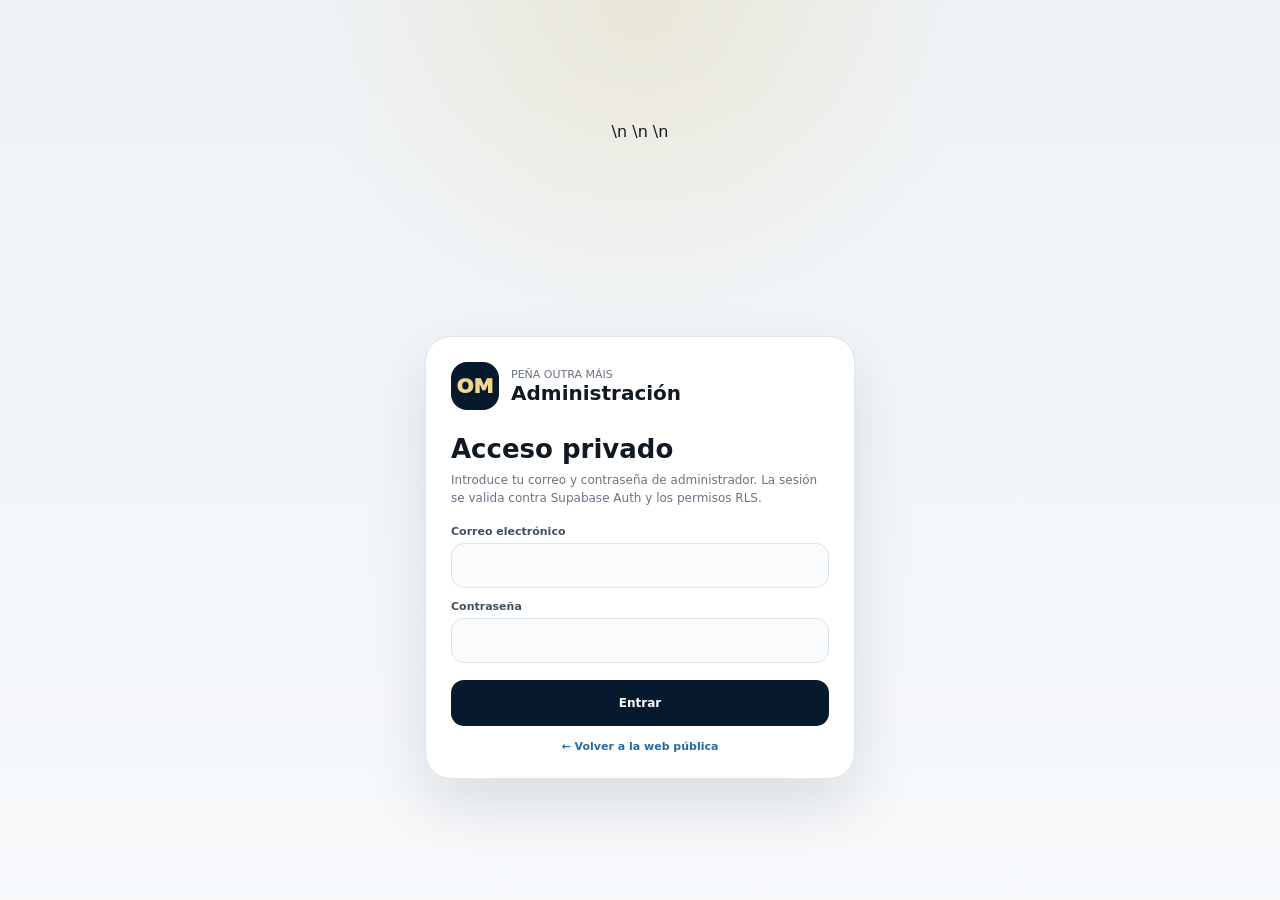
==== admin/index.html @ 00fc53f2 "Fuerza icono web app de administración en iPhone" ====
<!doctype html>
<html lang="es">
<head>
  <meta charset="utf-8" />
  <meta name="viewport" content="width=device-width, initial-scale=1, viewport-fit=cover" />
  <meta name="theme-color" content="#071a2d" />\n  <meta name="mobile-web-app-capable" content="yes" />\n  <meta name="apple-mobile-web-app-capable" content="yes" />
  <meta name="robots" content="noindex,nofollow" />
  <title>Administración · Peña Outra Máis</title>
  <link rel="icon" type="image/png" sizes="192x192" href="app-icon-192-v4.png" />
  <link rel="apple-touch-icon" sizes="180x180" href="apple-touch-icon-v4.png" />\n  <link rel="apple-touch-icon-precomposed" sizes="180x180" href="apple-touch-icon-v4.png" />
  <meta name="apple-mobile-web-app-title" content="Outra Máis Admin" />
  <link rel="manifest" href="manifest.webmanifest" />
  <link rel="stylesheet" href="css/styles.css?v=20261023-13" />
</head>
<body data-admin-page="inicio">
  <div class="admin-fixed-shell">
    <div id="adminHeader"></div>
</div>

  <div class="admin-wrap">
    <main class="admin-main">
      <header class="admin-page-title">
        <p class="eyebrow">GESTIÓN</p>
        <h1>Panel de administración</h1>
      </header>

      <section class="admin-brand-banner admin-brand-banner-image-final" aria-label="Peña Outra Máis">
        <img src="assets/pena-banner-final-crisp.webp?v=20261023-10" alt="Peña Outra Máis · La suerte se comparte" />
      </section>

      <section id="dashboardSummary" class="admin-kpis admin-home-kpis">
        <article class="admin-kpi"><small>Socios activos</small><strong>—</strong></article>
        <article class="admin-kpi"><small>Cuotas</small><strong>—</strong></article>
        <article class="admin-kpi"><small>Gastado</small><strong>—</strong></article>
        <article class="admin-kpi"><small>Bote</small><strong>—</strong></article>
      </section>

      <section class="admin-home-grid" aria-label="Accesos de administración">
        <a class="admin-card" href="sorteos.html?v=20261022-24">
          <span class="admin-card-icon home-icon home-icon-orange" aria-hidden="true">
            <svg viewBox="0 0 24 24">
              <path d="M4 5.5h13.5a1.5 1.5 0 0 1 1.5 1.5v10a1.5 1.5 0 0 1-1.5 1.5H4V5.5Zm2 2v9h11v-9H6Zm2 2h3v2H8v-2Zm0 4h5v2H8v-2Z"/>
              <path d="M16.8 2.8a3.7 3.7 0 1 1 0 7.4 3.7 3.7 0 0 1 0-7.4Zm-1.7 3.8 1.1 1.1 2.3-2.4 1 1-3.3 3.4-2.1-2.1 1-1Z"/>
            </svg>
          </span>
          <strong>Sorteos y apuestas</strong>
          <small>Comprobación SELAE y jugadas especiales.</small>
        </a>

        <a class="admin-card" href="premios.html?v=20261022-24">
          <span class="admin-card-icon home-icon home-icon-gold" aria-hidden="true">
            <svg viewBox="0 0 24 24">
              <path d="M7 3h8v2h3v3c0 2.7-1.8 4.9-4.3 5.6A5.3 5.3 0 0 1 12 16v2h3v2H7v-2h3v-2a5.3 5.3 0 0 1-1.7-2.4A5.8 5.8 0 0 1 4 8V5h3V3Zm0 4H6v1c0 1.4.7 2.6 1.9 3.3A8 8 0 0 1 7 7Zm8 0a8 8 0 0 1-.9 4.3A3.7 3.7 0 0 0 16 8V7h-1Z"/>
              <path d="M17.2 13.2a4.3 4.3 0 1 1 0 8.6 4.3 4.3 0 0 1 0-8.6Zm.4 1.4c-1.5 0-2.5.8-2.8 2h-.8v1h.7v.5H14v1h.8c.4 1.2 1.4 2 2.8 2 .7 0 1.3-.2 1.8-.5l-.5-1c-.3.2-.7.3-1.2.3-.8 0-1.4-.3-1.7-.9h1.9v-1h-2.1v-.5h2.1v-1H16c.3-.6.9-.9 1.7-.9.5 0 .9.1 1.2.3l.5-1c-.5-.2-1.1-.3-1.8-.3Z"/>
            </svg>
          </span>
          <strong>Premios y bote</strong>
          <small>Entradas, gastos y saldo.</small>
        </a>

        <a class="admin-card" href="cuotas.html?v=20261022-24">
          <span class="admin-card-icon home-icon home-icon-green" aria-hidden="true">
            <svg viewBox="0 0 24 24"><path d="M14.8 5.1c-3.5 0-6.1 2-6.9 5H5.5v2h2.1v1H5.5v2h2.4c.9 2.9 3.5 4.8 6.9 4.8 1.7 0 3.2-.4 4.4-1.2l-1.1-2.1c-.9.5-1.9.8-3 .8-1.8 0-3.3-.8-4-2.4h4.8v-2h-5.3v-1h5.3v-2h-4.8c.7-1.6 2.2-2.5 4-2.5 1.1 0 2.1.3 3 .8l1.1-2.1a8.5 8.5 0 0 0-4.4-1.1Z"/></svg>
          </span>
          <strong>Cuotas</strong>
          <small>Pagos, ajustes y saldos.</small>
        </a>

        <a class="admin-card" href="temporadas.html?v=20261022-24">
          <span class="admin-card-icon home-icon home-icon-teal" aria-hidden="true">
            <svg viewBox="0 0 24 24"><path d="M7 2h2v2h6V2h2v2h3v17H4V4h3V2Zm11 8H6v9h12v-9ZM8 12h3v2H8v-2Zm5 0h3v2h-3v-2Zm-5 4h3v2H8v-2Zm5 0h3v2h-3v-2Z"/></svg>
          </span>
          <strong>Temporadas</strong>
          <small>Cuota anual y configuración.</small>
        </a>

        <a class="admin-card" href="socios.html?v=20261022-24">
          <span class="admin-card-icon home-icon home-icon-blue" aria-hidden="true">
            <svg viewBox="0 0 24 24"><path d="M8.2 11.2a3.3 3.3 0 1 0 0-6.6 3.3 3.3 0 0 0 0 6.6Zm7.7-.8a2.7 2.7 0 1 0 0-5.4 2.7 2.7 0 0 0 0 5.4ZM2.8 18.7c0-3 2.4-5.4 5.4-5.4s5.4 2.4 5.4 5.4v.7H2.8v-.7Zm11.3.7c0-1.8-.6-3.4-1.7-4.6a4.8 4.8 0 0 1 3.5-1.5c2.9 0 5.2 2.3 5.2 5.2v.9h-7Z"/></svg>
          </span>
          <strong>Socios</strong>
          <small>Datos, altas y bajas.</small>
        </a>

        <a class="admin-card" href="numeros.html?v=20261022-24">
          <span class="admin-card-icon home-icon home-icon-purple home-lottery-icon" aria-hidden="true">
            <b>8</b><b>6</b><b>9</b>
          </span>
          <strong>Números</strong>
          <small>Jugadas y combinaciones.</small>
        </a>

        <a class="admin-card admin-card-wide admin-tools-card" href="herramientas.html?v=20261023-12">
          <span class="admin-card-icon home-icon home-icon-tools" aria-hidden="true">
            <svg viewBox="0 0 24 24">
              <path d="M12 2 4.5 5v5.8c0 4.7 3.1 8.9 7.5 10.2 4.4-1.3 7.5-5.5 7.5-10.2V5L12 2Zm0 2.2 5.5 2.2v4.4c0 3.6-2.2 6.9-5.5 8.1-3.3-1.2-5.5-4.5-5.5-8.1V6.4L12 4.2Z"/>
              <path d="M11 7h2v5.2l3.1 1.8-1 1.7-4.1-2.4V7Z"/>
            </svg>
          </span>
          <strong>Copias y estatutos</strong>
          <small>Copias de seguridad y PDF vigente.</small>
        </a>
      </section>
    </main>
  </div>

  <script type="module" src="js/app/dashboard.js?v=20261023-13"></script>
</body>
</html>
---- admin/css/styles.css ----
@import url('../../css/base.css?v=20261022-24');
@import url('./layout.css?v=20261023-13');
@import url('./components.css?v=20261023-01');
@import url('./pages.css?v=20261023-12');
@import url('./forms.css?v=20261023-44');


/* Cabecera única v24 */
.admin-top-nav-static,
.admin-top-nav{display:none!important}

.admin-fixed-shell{
  position:sticky!important;
  top:0!important;
  z-index:90!important;
  background:rgba(250,251,252,.97)!important;
  border-bottom:1px solid rgba(7,26,45,.08)!important;
  box-shadow:0 8px 26px rgba(7,26,45,.055)!important;
  backdrop-filter:blur(18px)
}

.admin-header{
  position:static!important;
  padding:calc(9px + env(safe-area-inset-top)) 14px 0!important;
  background:transparent!important;
  border:0!important;
  box-shadow:none!important
}

.admin-header-inner{
  max-width:1180px!important;
  margin:0 auto!important;
  display:flex!important;
  align-items:center!important;
  justify-content:space-between!important;
  gap:12px!important;
  padding-bottom:8px!important
}

.admin-header-actions{
  display:flex!important;
  align-items:center!important;
  gap:7px!important
}

.admin-home-button,
a.admin-home-button{
  height:38px!important;
  display:inline-flex!important;
  align-items:center!important;
  justify-content:center!important;
  gap:6px!important;
  padding:0 12px!important;
  border:1px solid #dce3e8!important;
  border-radius:12px!important;
  background:#fff!important;
  color:var(--navy)!important;
  text-decoration:none!important;
  font-size:11px!important;
  font-weight:850!important;
  box-shadow:none!important
}

.admin-home-button:hover{
  background:#f8fafb!important;
  border-color:#c8d4dd!important
}

.admin-home-button span{
  font-size:14px!important;
  line-height:1!important
}

@media(max-width:759px){
  .admin-home-button,
  a.admin-home-button{
    width:38px!important;
    min-width:38px!important;
    padding:0!important
  }
  .admin-home-button strong{display:none!important}
}
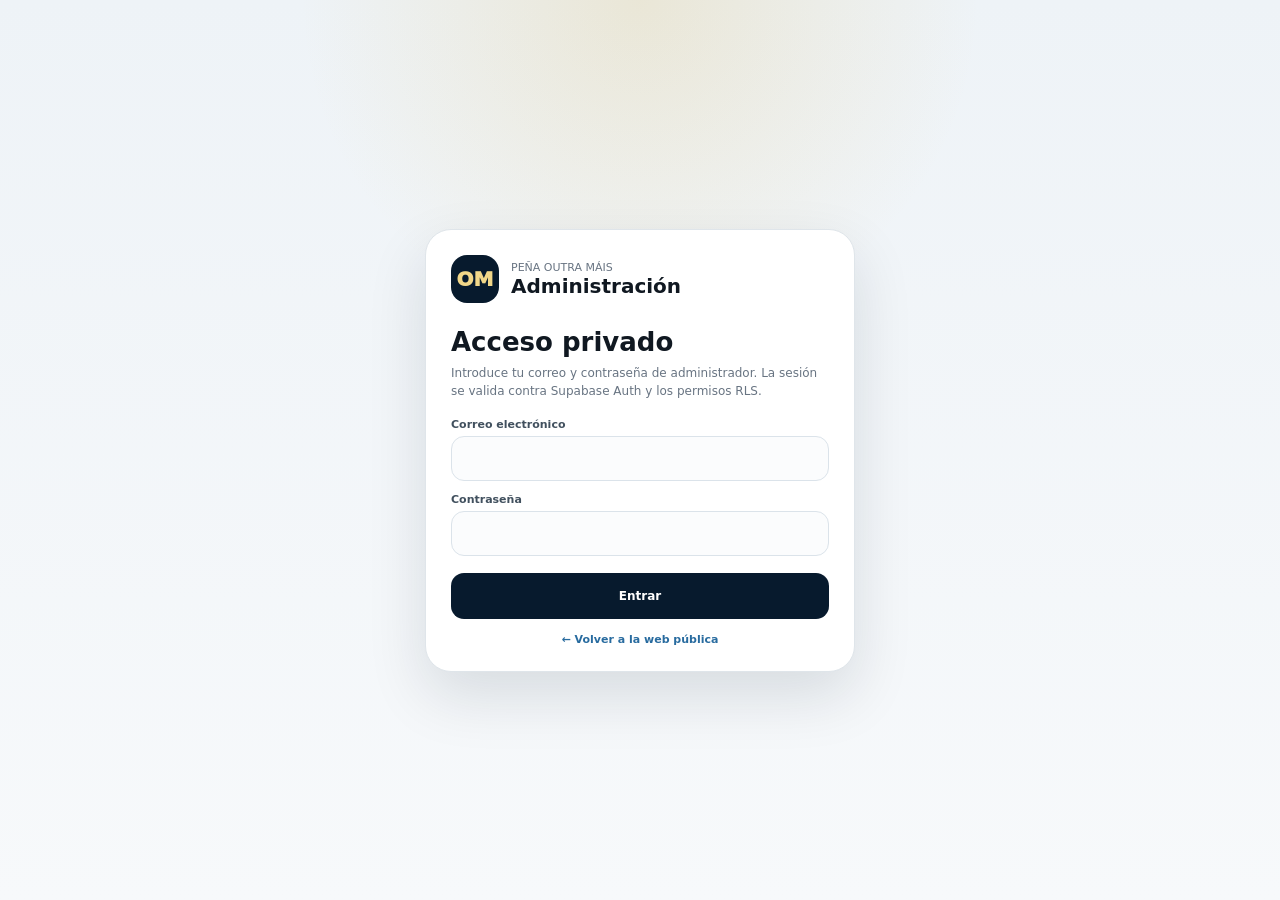
==== commit 3ca5af8f: "Limpia configuración de iconos iPhone" ====
--- a/admin/index.html
+++ b/admin/index.html
@@ -3,13 +3,15 @@
 <head>
   <meta charset="utf-8" />
   <meta name="viewport" content="width=device-width, initial-scale=1, viewport-fit=cover" />
-  <meta name="theme-color" content="#071a2d" />\n  <meta name="mobile-web-app-capable" content="yes" />\n  <meta name="apple-mobile-web-app-capable" content="yes" />
   <meta name="robots" content="noindex,nofollow" />
   <title>Administración · Peña Outra Máis</title>
-  <link rel="icon" type="image/png" sizes="192x192" href="app-icon-192-v4.png" />
-  <link rel="apple-touch-icon" sizes="180x180" href="apple-touch-icon-v4.png" />\n  <link rel="apple-touch-icon-precomposed" sizes="180x180" href="apple-touch-icon-v4.png" />
+  <link rel="icon" type="image/png" href="apple-touch-icon-180-v3.png" />
+  <meta name="apple-mobile-web-app-capable" content="yes" />
+  <meta name="apple-mobile-web-app-status-bar-style" content="black-translucent" />
   <meta name="apple-mobile-web-app-title" content="Outra Máis Admin" />
-  <link rel="manifest" href="manifest.webmanifest" />
+  <link rel="apple-touch-icon" sizes="120x120" href="apple-touch-icon-120-v3.png" />
+  <link rel="apple-touch-icon" sizes="180x180" href="apple-touch-icon-180-v3.png" />
+  <link rel="apple-touch-icon-precomposed" sizes="120x120" href="apple-touch-icon-120-v3.png" />
   <link rel="stylesheet" href="css/styles.css?v=20261023-13" />
 </head>
 <body data-admin-page="inicio">
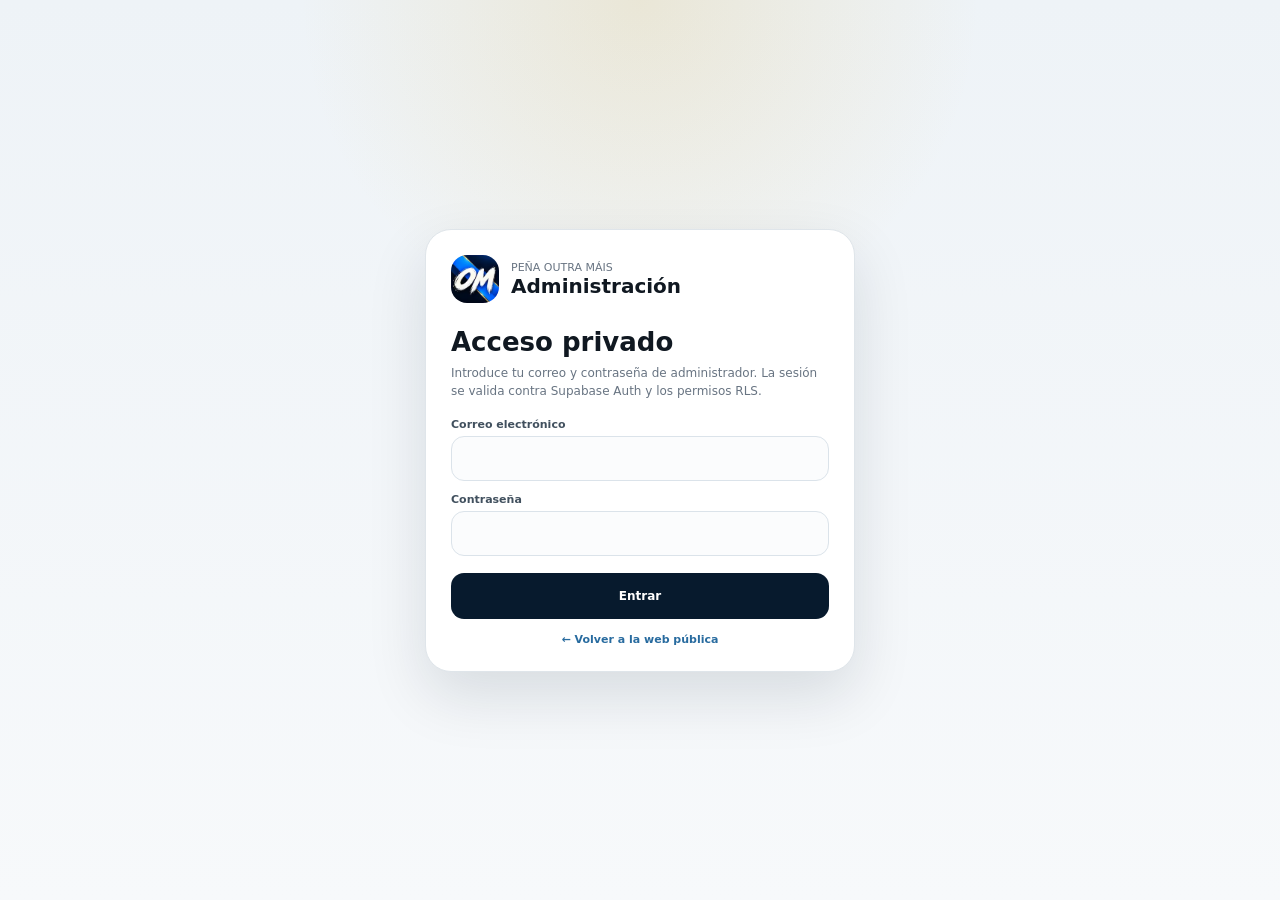
==== commit e05f5344: "Actualizar identidad OM en cabecera y acceso de administración" ====
--- a/admin/index.html
+++ b/admin/index.html
@@ -9,10 +9,10 @@
   <meta name="apple-mobile-web-app-capable" content="yes" />
   <meta name="apple-mobile-web-app-status-bar-style" content="black-translucent" />
   <meta name="apple-mobile-web-app-title" content="Outra Máis Admin" />
-  <link rel="apple-touch-icon" sizes="120x120" href="apple-touch-icon-120-v3.png" />
-  <link rel="apple-touch-icon" sizes="180x180" href="apple-touch-icon-180-v3.png" />
-  <link rel="apple-touch-icon-precomposed" sizes="120x120" href="apple-touch-icon-120-v3.png" />
-  <link rel="stylesheet" href="css/styles.css?v=20261023-13" />
+  <link rel="manifest" href="manifest.webmanifest" />
+  <link rel="apple-touch-icon" sizes="120x120" href="apple-touch-icon-admin-v5.png" />
+  <link rel="apple-touch-icon-precomposed" sizes="120x120" href="apple-touch-icon-admin-v5.png" />
+<link rel="stylesheet" href="css/styles.css?v=20261030-OM2" />
 </head>
 <body data-admin-page="inicio">
   <div class="admin-fixed-shell">
@@ -38,7 +38,7 @@
       </section>
 
       <section class="admin-home-grid" aria-label="Accesos de administración">
-        <a class="admin-card" href="sorteos.html?v=20261022-24">
+        <a class="admin-card" href="sorteos.html">
           <span class="admin-card-icon home-icon home-icon-orange" aria-hidden="true">
             <svg viewBox="0 0 24 24">
               <path d="M4 5.5h13.5a1.5 1.5 0 0 1 1.5 1.5v10a1.5 1.5 0 0 1-1.5 1.5H4V5.5Zm2 2v9h11v-9H6Zm2 2h3v2H8v-2Zm0 4h5v2H8v-2Z"/>
@@ -49,7 +49,7 @@
           <small>Comprobación SELAE y jugadas especiales.</small>
         </a>
 
-        <a class="admin-card" href="premios.html?v=20261022-24">
+        <a class="admin-card" href="premios.html">
           <span class="admin-card-icon home-icon home-icon-gold" aria-hidden="true">
             <svg viewBox="0 0 24 24">
               <path d="M7 3h8v2h3v3c0 2.7-1.8 4.9-4.3 5.6A5.3 5.3 0 0 1 12 16v2h3v2H7v-2h3v-2a5.3 5.3 0 0 1-1.7-2.4A5.8 5.8 0 0 1 4 8V5h3V3Zm0 4H6v1c0 1.4.7 2.6 1.9 3.3A8 8 0 0 1 7 7Zm8 0a8 8 0 0 1-.9 4.3A3.7 3.7 0 0 0 16 8V7h-1Z"/>
@@ -60,7 +60,7 @@
           <small>Entradas, gastos y saldo.</small>
         </a>
 
-        <a class="admin-card" href="cuotas.html?v=20261022-24">
+        <a class="admin-card" href="cuotas.html">
           <span class="admin-card-icon home-icon home-icon-green" aria-hidden="true">
             <svg viewBox="0 0 24 24"><path d="M14.8 5.1c-3.5 0-6.1 2-6.9 5H5.5v2h2.1v1H5.5v2h2.4c.9 2.9 3.5 4.8 6.9 4.8 1.7 0 3.2-.4 4.4-1.2l-1.1-2.1c-.9.5-1.9.8-3 .8-1.8 0-3.3-.8-4-2.4h4.8v-2h-5.3v-1h5.3v-2h-4.8c.7-1.6 2.2-2.5 4-2.5 1.1 0 2.1.3 3 .8l1.1-2.1a8.5 8.5 0 0 0-4.4-1.1Z"/></svg>
           </span>
@@ -68,7 +68,7 @@
           <small>Pagos, ajustes y saldos.</small>
         </a>
 
-        <a class="admin-card" href="temporadas.html?v=20261022-24">
+        <a class="admin-card" href="temporadas.html">
           <span class="admin-card-icon home-icon home-icon-teal" aria-hidden="true">
             <svg viewBox="0 0 24 24"><path d="M7 2h2v2h6V2h2v2h3v17H4V4h3V2Zm11 8H6v9h12v-9ZM8 12h3v2H8v-2Zm5 0h3v2h-3v-2Zm-5 4h3v2H8v-2Zm5 0h3v2h-3v-2Z"/></svg>
           </span>
@@ -76,7 +76,7 @@
           <small>Cuota anual y configuración.</small>
         </a>
 
-        <a class="admin-card" href="socios.html?v=20261022-24">
+        <a class="admin-card" href="socios.html">
           <span class="admin-card-icon home-icon home-icon-blue" aria-hidden="true">
             <svg viewBox="0 0 24 24"><path d="M8.2 11.2a3.3 3.3 0 1 0 0-6.6 3.3 3.3 0 0 0 0 6.6Zm7.7-.8a2.7 2.7 0 1 0 0-5.4 2.7 2.7 0 0 0 0 5.4ZM2.8 18.7c0-3 2.4-5.4 5.4-5.4s5.4 2.4 5.4 5.4v.7H2.8v-.7Zm11.3.7c0-1.8-.6-3.4-1.7-4.6a4.8 4.8 0 0 1 3.5-1.5c2.9 0 5.2 2.3 5.2 5.2v.9h-7Z"/></svg>
           </span>
@@ -84,7 +84,7 @@
           <small>Datos, altas y bajas.</small>
         </a>
 
-        <a class="admin-card" href="numeros.html?v=20261022-24">
+        <a class="admin-card" href="numeros.html">
           <span class="admin-card-icon home-icon home-icon-purple home-lottery-icon" aria-hidden="true">
             <b>8</b><b>6</b><b>9</b>
           </span>
@@ -92,7 +92,7 @@
           <small>Jugadas y combinaciones.</small>
         </a>
 
-        <a class="admin-card admin-card-wide admin-tools-card" href="herramientas.html?v=20261023-12">
+        <a class="admin-card admin-card-wide admin-tools-card" href="herramientas.html">
           <span class="admin-card-icon home-icon home-icon-tools" aria-hidden="true">
             <svg viewBox="0 0 24 24">
               <path d="M12 2 4.5 5v5.8c0 4.7 3.1 8.9 7.5 10.2 4.4-1.3 7.5-5.5 7.5-10.2V5L12 2Zm0 2.2 5.5 2.2v4.4c0 3.6-2.2 6.9-5.5 8.1-3.3-1.2-5.5-4.5-5.5-8.1V6.4L12 4.2Z"/>
--- a/admin/css/styles.css
+++ b/admin/css/styles.css
@@ -80,3 +80,15 @@
   }
   .admin-home-button strong{display:none!important}
 }
+
+
+/* Identidad OM para administración, compartida con la web pública. */
+.admin-brand-mark,
+.login-brand-mark{
+  background:#071a2d url('../../assets/om-cabecera-azul-v2.webp') center / cover no-repeat !important;
+  border:0 !important;
+  outline:0 !important;
+  color:transparent !important;
+  font-size:0 !important;
+  overflow:hidden;
+}
